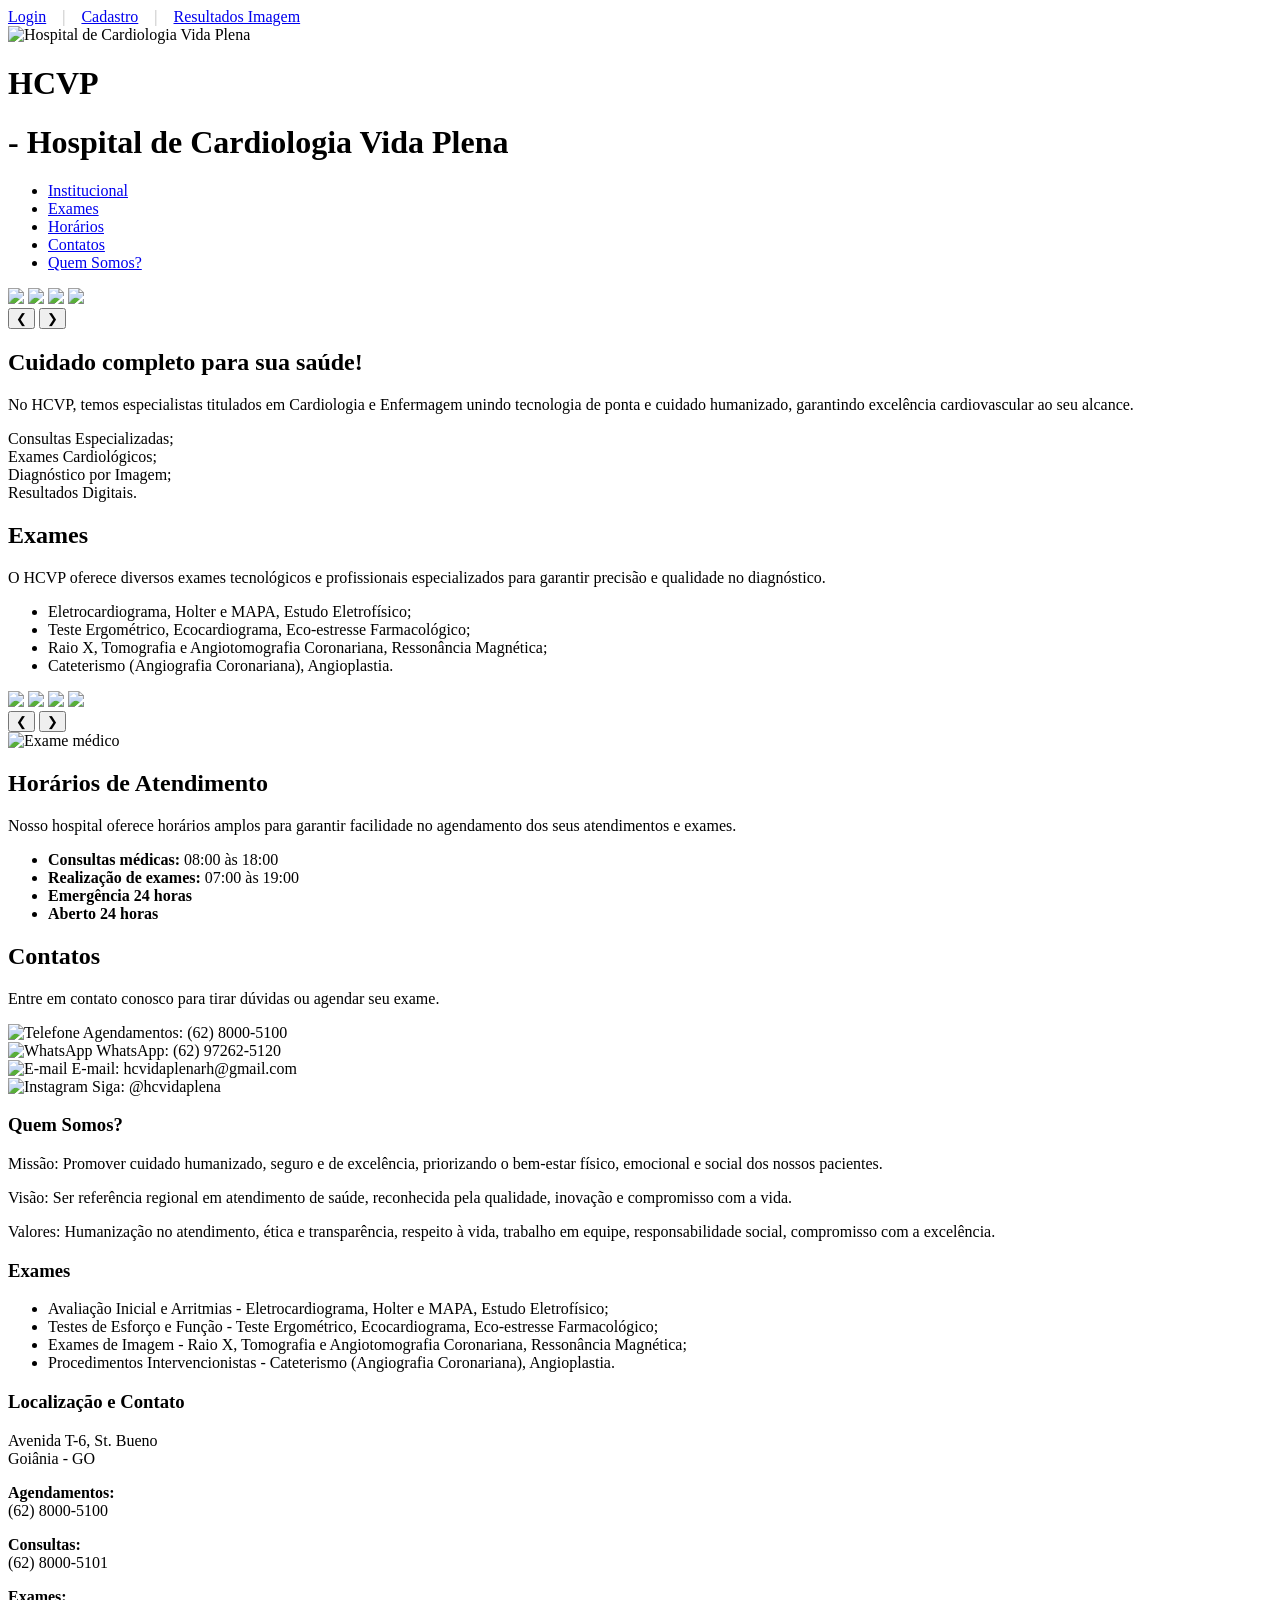
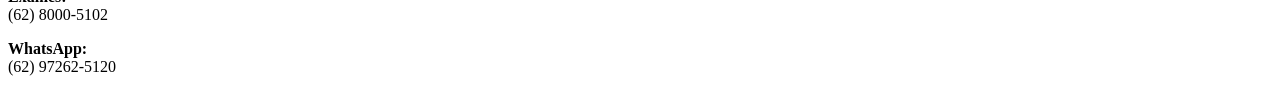
==== index.html @ 3a0f16aa "Add files via upload" ====
<!DOCTYPE html>
<html lang="pt-BR">
<head>
<meta charset="UTF-8">
<meta name="viewport" content="width=device-width, initial-scale=1">
<title>Hospital de Cardiologia Vida Plena</title>

<!-- Fonte Montserrat -->
<link href="https://fonts.googleapis.com/css2?family=Montserrat:wght@300;400;600;700&display=swap" rel="stylesheet">

<link rel="stylesheet" href="style.css">
<link rel="icon" type="image/png" href="img/favicon.ico">
 <link rel="stylesheet" href="login/login.css">
 <link rel="stylesheet" href="cadastro/cadastro.css">
</head>

<body>

<!-- Barra Superior -->
<div class="topbar">
    <div class="topbar-row topbar-row-1">
            <a href="#" id="abrirLogin">Login</a>
            <span style="margin: 0 12px; color: #bbb;">|</span>
            <a href="#" id="abrirCadastro">Cadastro</a>
            <span style="margin: 0 12px; color: #bbb;">|</span>
            <a href="#" id="abrirImagem">Resultados Imagem</a>
    </div>
    <!-- Modal Cadastro -->
    <div id="modalCadastro" class="modal-cadastro" style="display:none;">
        <div class="cadastro-box">
            <button id="fecharCadastro" class="fechar-cadastro" title="Fechar">&times;</button>
            <img src="img/logo.ivp.png" alt="Instituto Vida Plena" class="cadastro-logo">
            <h2>Cadastro</h2>
            <form id="cadastroForm">
                <div class="input-group">
                    <label for="cadastroNome">Nome</label>
                    <input type="text" id="cadastroNome" name="cadastroNome" required placeholder="Seu nome completo">
                </div>
                <div class="input-group">
                    <label for="cadastroEmail">E-mail</label>
                    <input type="email" id="cadastroEmail" name="cadastroEmail" required placeholder="seu@email.com">
                </div>
                <div class="input-group">
                    <label for="cadastroSenha">Senha</label>
                    <input type="password" id="cadastroSenha" name="cadastroSenha" required placeholder="Crie uma senha">
                </div>
                <button type="submit" class="cadastro-btn">Cadastrar</button>
            </form>
        </div>
    </div>
<!-- Modal de aviso para resultados -->
<div id="modalAviso" class="modal-login" style="display:none;">
    <div class="login-box">
        <button id="fecharAviso" class="fechar-login" title="Fechar">&times;</button>
        <img src="img/logo.ivp.png" alt="Instituto Vida Plena" class="login-logo">
        <h2>Atenção</h2>
        <p id="avisoMensagem" style="margin: 18px 0 0 0; color: #444; text-align: center; font-size: 1.08rem;">Você precisa estar logado para conferir seus resultados.</p>
    </div>
</div>
</div>

<!-- Modal Login -->
<div id="modalLogin" class="modal-login" style="display:none;">
    <div class="login-box">
        <button id="fecharLogin" class="fechar-login" title="Fechar">&times;</button>
        <img src="img/logo.ivp.png" alt="Instituto Vida Plena" class="login-logo">
        <h2>Login</h2>
        <form id="loginForm">
            <div class="input-group">
                <label for="usuario">E-mail</label>
                <input type="email" id="usuario" name="usuario" required placeholder="seu@email.com">
            </div>
            <div class="input-group">
                <label for="senha">Senha</label>
                <input type="password" id="senha" name="senha" required>
            </div>
            <button type="submit" class="login-btn">Entrar</button>
        </form>
        <div class="login-links">
            <a href="#" id="esqueceuSenha">Esqueceu a senha?</a> |
            <a href="#" id="abrirCadastroModal">Cadastrar</a>
        </div>
    </div>
</div>

<!-- Modal Esqueceu Senha -->
<div id="modalSenha" class="modal-login" style="display:none;">
    <div class="login-box">
        <button id="fecharSenha" class="fechar-login" title="Fechar">&times;</button>
        <img src="img/logo.ivp.png" alt="Instituto Vida Plena" class="login-logo">
        <h2>Recuperar Senha</h2>
        <form id="senhaForm">
            <div class="input-group">
                <label for="emailRecupera">E-mail</label>
                <input type="email" id="emailRecupera" name="emailRecupera" required>
            </div>
            <button type="submit" class="login-btn">Enviar</button>
        </form>
        <div class="login-links">
            <a href="#" id="voltarLogin">Voltar ao login</a>
        </div>
    </div>
</div>

<!-- Cabeçalho Principal -->
<header>

<div class="logo-area">
    <img src="img/logo.ivp.png" alt="Hospital de Cardiologia Vida Plena">
    <h1 class="logo-texto1">
        HC<span class="vp">VP</span>
    </h1>
    <h1 class="logo-texto2">
        - Hospital de Cardiologia <span class="vidaplena">Vida Plena</span>
    </h1>
</div>

<nav class="menu">
    <ul>
        <li><a href="#institucional">Institucional</a></li>
        <li><a href="#exames">Exames</a></li>
        <li><a href="#horarios">Horários</a></li>
        <li><a href="#contatos">Contatos</a></li>
        <li><a href="#quem-somos">Quem Somos?</a></li>
    </ul>
</nav>

</header>

<section id="institucional" class="institucional">

<div class="institucional-container institucional-hero animar">
    <div class="carousel institucional-carousel">
        <div class="slides">
            <img src="img/instituto.jpeg" class="slide active">
            <img src="img/recepcao.ivp.jpeg" class="slide">
            <img src="img/exames.ivp.jpeg" class="slide">
            <img src="img/consultorio.ivp.jpeg" class="slide">
        </div>
        <button class="prev">&#10094;</button>
        <button class="next">&#10095;</button>
        <div class="dots">
            <span class="dot active"></span>
            <span class="dot"></span>
            <span class="dot"></span>
            <span class="dot"></span>
        </div>
    </div>
    <div class="institucional-texto institucional-hero-texto">
        <h2 class="institucional-hero-titulo">Cuidado completo para sua saúde!</h2>
        <p class="institucional-hero-desc">No HCVP, temos especialistas titulados em Cardiologia e Enfermagem unindo tecnologia de ponta e cuidado humanizado, garantindo excelência cardiovascular ao seu alcance.
</p>
        <div class="institucional-hero-lista2">
            <div>Consultas Especializadas;<br>Exames Cardiológicos;</div>
        </div>

        <div class="institucional-hero-lista2">
            <div>Diagnóstico por Imagem;<br>Resultados Digitais.</div>
        </div>
    </div>
</div>

</section>

<section id="exames" class="exames">

<div class="exames-container animar animar">
    <div class="exames-texto">
        <h2>Exames</h2>
        <p>
        O HCVP oferece diversos exames tecnológicos e profissionais especializados para garantir precisão e qualidade no diagnóstico.
        </p>
        <ul class="lista-exames">
            <li>Eletrocardiograma, Holter e MAPA, Estudo Eletrofísico;</li>
            <li>Teste Ergométrico, Ecocardiograma, Eco-estresse Farmacológico;</li>
            <li>Raio X, Tomografia e Angiotomografia Coronariana, Ressonância Magnética;</li>
            <li>Cateterismo (Angiografia Coronariana), Angioplastia.</li>
        </ul>
    </div>
    <div class="carousel-exames">
        <div class="slides-exames">
            <img src="img/eletrocardio.ivp.jpeg" class="slide-exame active">
            <img src="img/ergo.ivp.jpeg" class="slide-exame">
            <img src="img/catete.ivp.jpeg" class="slide-exame">
            <img src="img/ressonancia.ivp.jpeg" class="slide-exame">
        </div>
        <button class="prev-exame">&#10094;</button>
        <button class="next-exame">&#10095;</button>
        <div class="dots-exames">
            <span class="dot-exame active"></span>
            <span class="dot-exame"></span>
            <span class="dot-exame"></span>
            <span class="dot-exame"></span>
        </div>
    </div>
</div>

</section>

<section id="horarios" class="horarios">

<div class="horarios-container animar">

<div class="horarios-imagem">
<img src="img/eletrocd.ivp.jpeg" alt="Exame médico">
</div>

<div class="horarios-info">

<h2>Horários de Atendimento</h2>

<p>
Nosso hospital oferece horários amplos para garantir facilidade no agendamento dos seus atendimentos e exames.
</p>

<ul class="lista-horarios">

<li>
<strong>Consultas médicas:</strong>  
08:00 às 18:00
</li>

<li>
<strong>Realização de exames:</strong>  
07:00 às 19:00
</li>

<li>
<strong>Emergência 24 horas</strong>  
</li>

<li>
<strong>Aberto 24 horas</strong>  
</li>

</ul>

</div>

</div>

</section>

<section id="contatos" class="contatos">

<div class="contatos-container animar">

<h2>Contatos</h2>

<p>Entre em contato conosco para tirar dúvidas ou agendar seu exame.</p>

<div class="contato-item">
    <img src="img/telefone.png" alt="Telefone" class="contato-icon" />
    <span>Agendamentos: (62) 8000-5100</span>
</div>

<div class="contato-item">
    <img src="img/whats.png" alt="WhatsApp" class="contato-icon" />
    <span>WhatsApp: (62) 97262-5120</span>
</div>

<div class="contato-item">
    <img src="img/email.png" alt="E-mail" class="contato-icon" />
    <span>E-mail: hcvidaplenarh@gmail.com</span>
</div>

<div class="contato-item">
    <img src="img/instagram.png" alt="Instagram" class="contato-icon" />
    <span>Siga: @hcvidaplena</span>
</div>

</div>

</section>

<section id="quem-somos" class="quem-somos">

<div class="quem-container animar">

<!-- COLUNA 1 -->

<div class="coluna">

<h3>Quem Somos?</h3>

<p>
Missão: Promover cuidado humanizado, seguro e de excelência, priorizando o bem-estar físico, emocional e social dos nossos pacientes.
</p>

<p>
Visão: Ser referência regional em atendimento de saúde, reconhecida pela qualidade, inovação e compromisso com a vida.
</p>

<p>
Valores: Humanização no atendimento, ética e transparência, respeito à vida, trabalho em equipe, responsabilidade social, compromisso com a excelência.
</p>

</div>

<!-- COLUNA 2 -->

<div class="coluna">

<h3>Exames</h3>

<ul>

<li>Avaliação Inicial e Arritmias - Eletrocardiograma, Holter e MAPA, Estudo Eletrofísico;</li>
<li>Testes de Esforço e Função - Teste Ergométrico, Ecocardiograma, Eco-estresse Farmacológico;</li>
<li>Exames de Imagem - Raio X, Tomografia e Angiotomografia Coronariana, Ressonância Magnética;</li>
<li>Procedimentos Intervencionistas - Cateterismo (Angiografia Coronariana), Angioplastia.</li>

</ul>

</div>

<!-- COLUNA 3 -->

<div class="coluna">

<h3>Localização e Contato</h3>

<p>
Avenida T-6, St. Bueno <br>
Goiânia - GO
</p>

<p>
<strong>Agendamentos:</strong><br>
(62) 8000-5100
</p>

<p>
<strong>Consultas:</strong><br>
(62) 8000-5101
</p>

<p>
<strong>Exames:</strong><br>
(62) 8000-5102
</p>

<p>
<strong>WhatsApp:</strong><br>
(62) 97262-5120
</p>

</div>

</div>

</section>

<script src="script.js"></script>
<script src="login/login.js"></script>
<script src="cadastro/cadastro.js"></script>

</body>
</html>
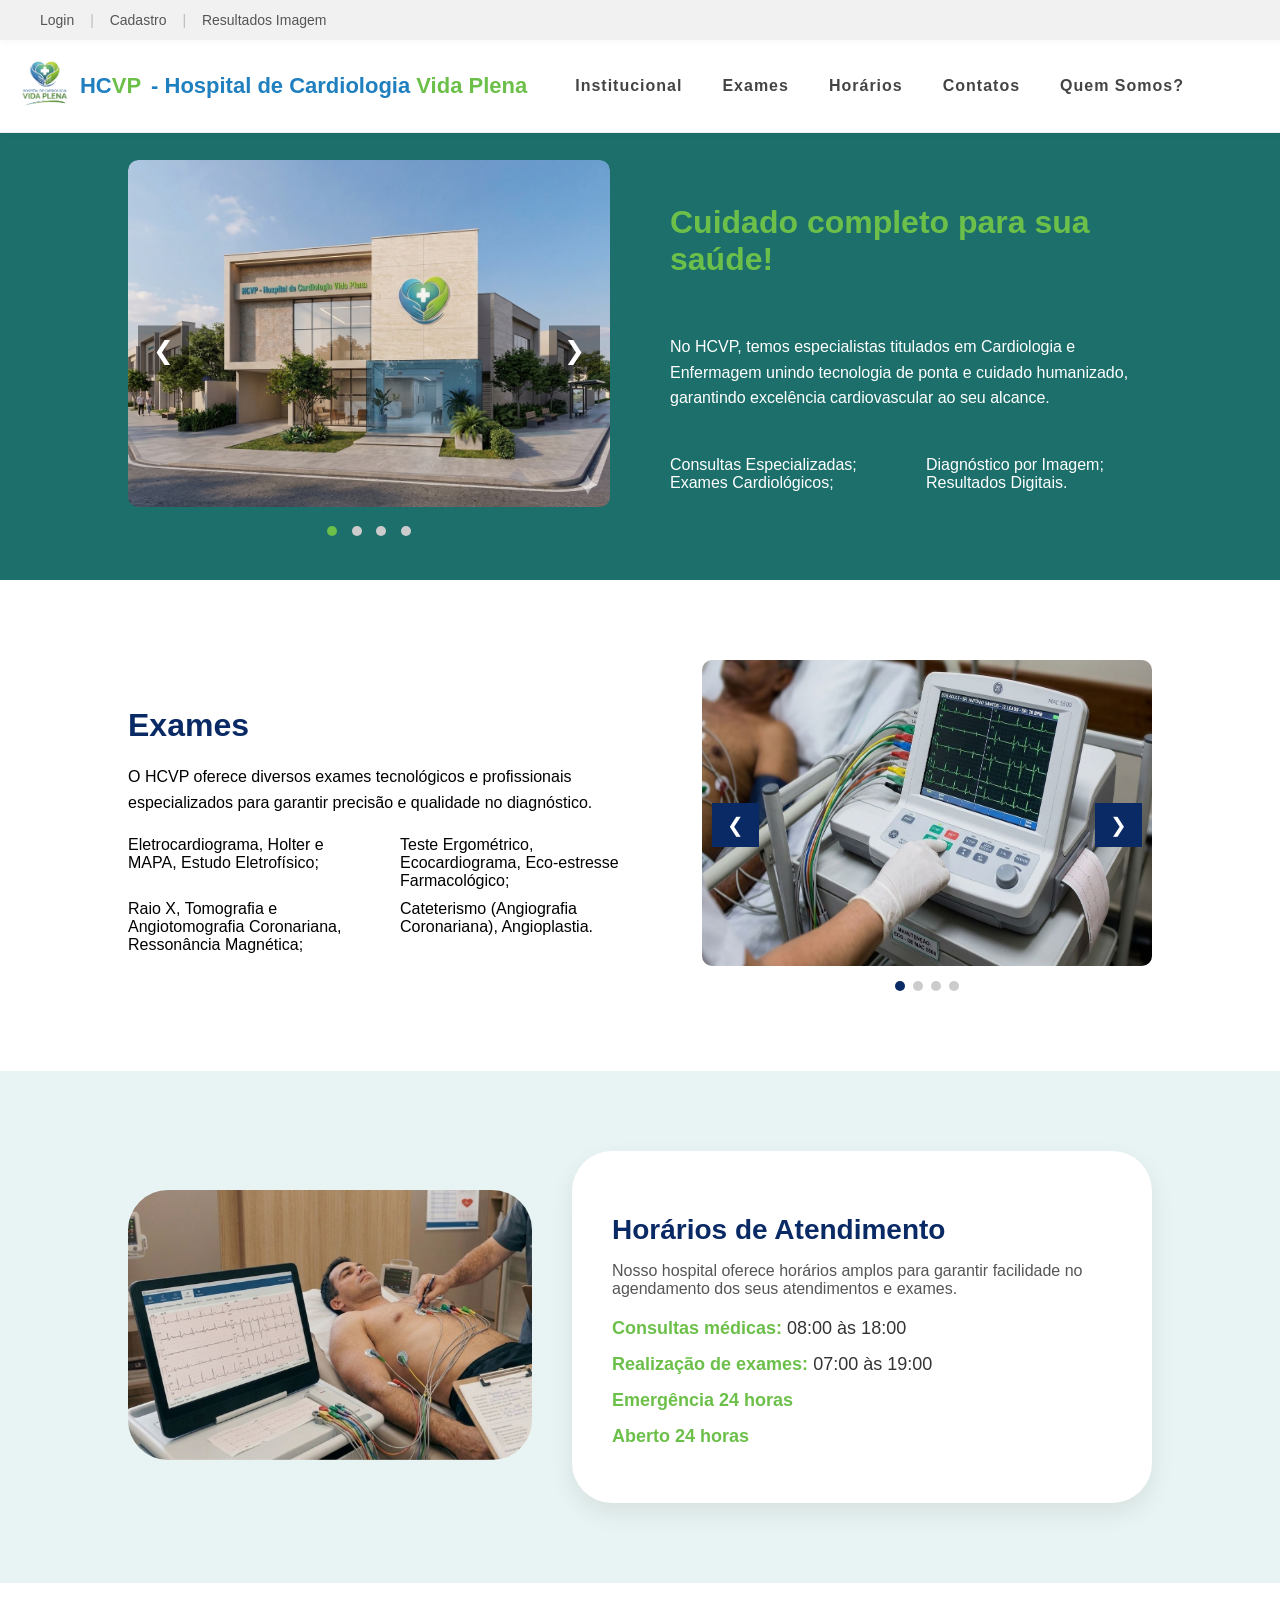
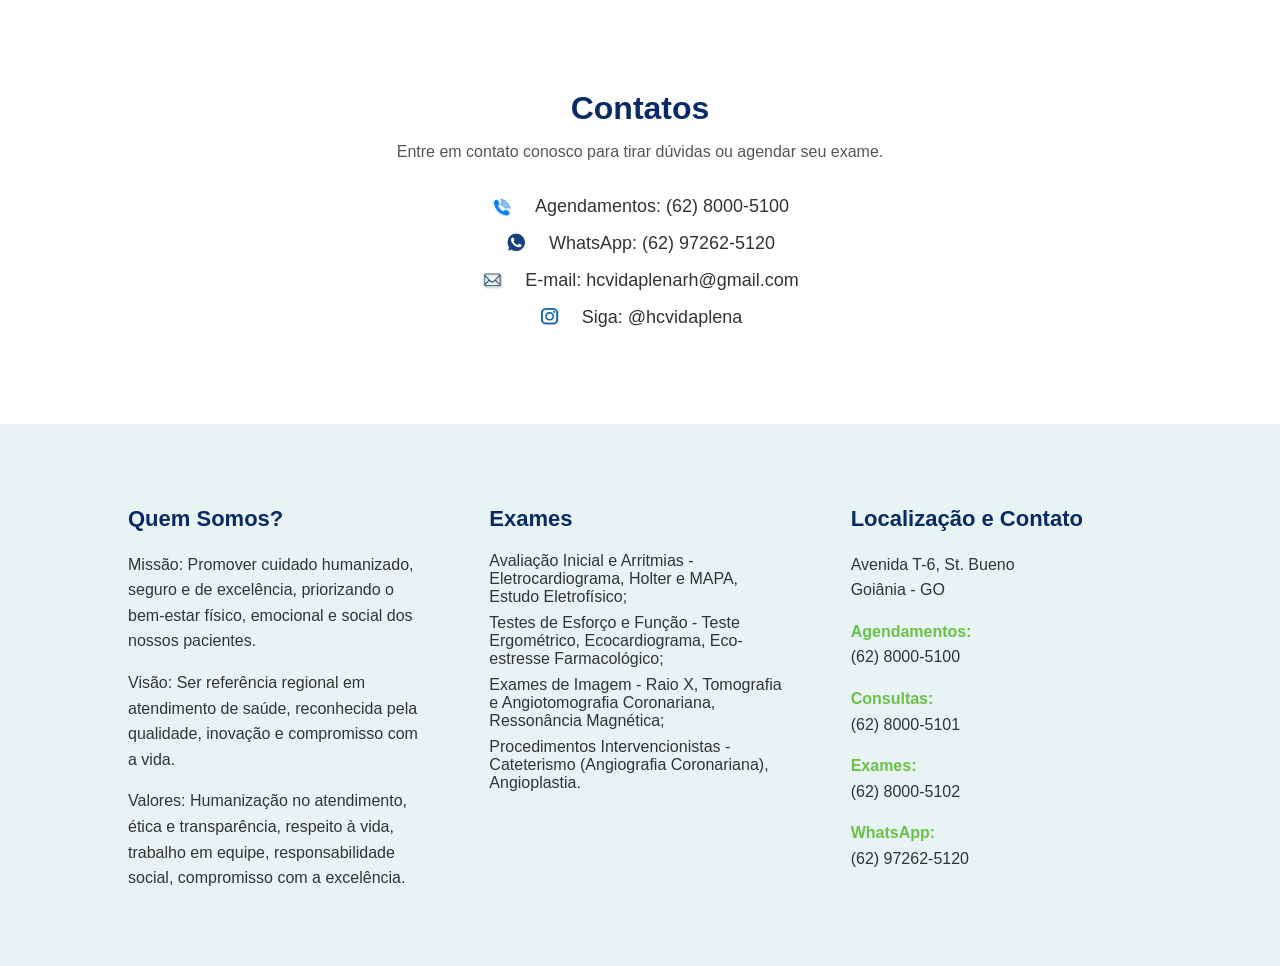
==== commit bdf37e07: "Update index.html" ====
--- a/index.html
+++ b/index.html
@@ -10,8 +10,8 @@
 
 <link rel="stylesheet" href="style.css">
 <link rel="icon" type="image/png" href="img/favicon.ico">
- <link rel="stylesheet" href="login/login.css">
- <link rel="stylesheet" href="cadastro/cadastro.css">
+ <link rel="stylesheet" href="login.css">
+ <link rel="stylesheet" href="cadastro.css">
 </head>
 
 <body>
@@ -356,4 +356,4 @@
 <script src="cadastro/cadastro.js"></script>
 
 </body>
-</html>+</html>
--- a/style.css
+++ b/style.css
@@ -0,0 +1,548 @@
+/* Ícones dos contatos */
+.contato-icon {
+    width: 22px;
+    height: 22px;
+    margin-right: 10px;
+    vertical-align: middle;
+}
+/* RESPONSIVIDADE */
+@media (max-width: 900px) {
+    header {
+        flex-direction: column;
+        align-items: flex-start;
+        padding: 12px 10px 12px 10px;
+    }
+    .logo-area {
+        margin-right: 0;
+        margin-bottom: 10px;
+    }
+    .menu ul {
+        gap: 18px;
+        flex-wrap: wrap;
+        padding: 0;
+    }
+    .exames-container {
+        flex-direction: column;
+        gap: 16px;
+    }
+    .carousel-exames {
+        width: 100% !important;
+        max-width: 100% !important;
+    }
+}
+    
+:root{
+    --azul:#1F7FBF;
+    --verde:#6CC04A;
+    --cinza-claro:#f4f4f4;
+    --cinza-texto:#444;
+}
+
+body{
+    margin:0;
+    font-family: 'Montserrat', sans-serif;
+}
+
+/* Barra Superior */
+.topbar{
+    background:#f1f1f1;
+    padding:0 0 0 40px;
+    height:40px;
+    display:flex;
+    align-items:center;
+    justify-content:flex-start;
+    gap:30px;
+    font-size:14px;
+    position: fixed;
+    top: 0;
+    left: 0;
+    width: 100%;
+    z-index: 1000;
+    box-shadow: 0 2px 6px rgba(0,0,0,0.03);
+}
+
+.topbar a{
+    text-decoration:none;
+    color:#555;
+    font-weight:500;
+}
+
+.topbar a:hover{
+    color:var(--azul);
+}
+
+/* Cabeçalho Principal */
+header{
+    display:flex;
+    align-items:center;
+    padding:16px 40px 16px 20px;
+    background:white;
+    border-bottom:1px solid #eee;
+    position: fixed;
+    top: 40px; /* altura da .topbar */
+    left: 0;
+    width: 100%;
+    z-index: 999;
+    box-shadow: 0 2px 6px rgba(0,0,0,0.03);
+}
+.logo-area {
+    margin-right: 48px;
+}
+/* Espaço para compensar elementos fixos */
+body {
+    padding-top: 100px; /* 40px topbar + 60px header (ajuste conforme necessário) */
+}
+
+.logo-area{
+    display:flex;
+    align-items:center;
+    gap:10px;
+}
+
+.logo-area img{
+    height:60px;
+}
+
+.logo-texto1{
+    font-size:22px;
+    font-weight:700;
+    color:#1F7FBF; 
+}
+
+.vp{
+    color:#6CC04A; 
+}
+
+.logo-texto2{
+    font-size:22px;
+    font-weight:700;
+    color:#1F7FBF; 
+}
+
+.vidaplena{
+    color:#6CC04A; 
+}
+
+/* Menu */
+.menu ul{
+    list-style:none;
+    display:flex;
+    gap:40px;
+    margin:0;
+    padding:0;
+}
+
+.menu a{
+    text-decoration:none;
+    color:var(--cinza-texto);
+    font-weight:600;
+    letter-spacing:1px;
+}
+
+.menu a:hover{
+    color:var(--verde);
+}
+
+/* SEÇÃO INSTITUCIONAL */
+
+.institucional{
+background:#1c6f6b;
+padding:160px 10% 40px 10%;
+}
+
+.institucional-container{
+display:flex;
+align-items:center;
+gap:60px;
+max-width:1200px;
+margin:auto;
+}
+
+/* TEXTO */
+
+.institucional-texto{
+flex:1;
+color:white;
+}
+
+.institucional-hero-texto {
+    display: flex;
+    flex-wrap: wrap;
+    gap: 20px 0;
+    margin-top: -30px;
+}
+
+.institucional-hero-titulo,
+.institucional-hero-desc {
+    width: 100%;
+}
+
+.institucional-hero-lista2 {
+    flex: 1;
+    display: inline-block;
+    width: calc(50% - 15px);
+    vertical-align: top;
+}
+
+.institucional-hero-lista2:first-of-type {
+    margin-right: 30px;
+}
+
+.institucional-texto h2{
+color:#6CC04A;
+font-size:32px;
+margin-bottom:20px;
+}
+
+.institucional-texto p{
+margin-bottom:25px;
+line-height:1.6;
+}
+
+/* LISTA EM DUAS COLUNAS */
+
+.lista-servicos{
+columns:2;
+list-style:none;
+padding:0;
+}
+
+.lista-servicos li{
+margin-bottom:12px;
+}
+
+/* CARROSSEL */
+
+.carousel{
+flex:1;
+max-width:520px;
+position:relative;
+overflow:hidden;
+border-radius:10px;
+}
+
+.slides{
+display:flex;
+transition:0.5s;
+}
+
+.slide{
+min-width:100%;
+border-radius:10px;
+}
+
+/* BOTÕES */
+
+.carousel button{
+position:absolute;
+top:50%;
+transform:translateY(-50%);
+background:rgba(0,0,0,0.4);
+border:none;
+color:white;
+font-size:25px;
+padding:10px 15px;
+cursor:pointer;
+}
+
+.prev{
+left:10px;
+}
+
+.next{
+right:10px;
+}
+
+/* BOLINHAS */
+
+.dots{
+text-align:center;
+margin-top:15px;
+}
+
+.dot{
+height:10px;
+width:10px;
+margin:0 5px;
+background:#ccc;
+border-radius:50%;
+display:inline-block;
+cursor:pointer;
+}
+
+.dot.active{
+background:#6CC04A;
+}
+
+/* ANIMAÇÃO AO APARECER */
+
+.animar{
+opacity:0;
+transform:translateY(40px);
+transition:all 0.8s ease;
+}
+
+.animar.ativo{
+opacity:1;
+transform:translateY(0);
+}
+
+/* SEÇÃO EXAMES */
+
+.exames{
+background:white;
+padding:80px 10%;
+}
+
+.exames-container{
+display:flex;
+align-items:center;
+gap:60px;
+}
+
+/* TEXTO */
+
+.exames-texto{
+flex:1;
+}
+
+.exames-texto h2{
+color:#0a2a66;
+margin-bottom:20px;
+font-size:32px;
+}
+
+.exames-texto p{
+margin-bottom:20px;
+line-height:1.6;
+}
+
+.lista-exames{
+list-style:none;
+padding:0;
+
+display:grid;
+grid-template-columns:1fr 1fr;
+gap:10px 30px;
+}
+
+.lista-exames li{
+font-size:16px;
+}
+
+/* CARROSSEL */
+
+.carousel-exames{
+flex:1;
+position:relative;
+max-width:450px;
+overflow:hidden;
+}
+
+.slides-exames{
+display:flex;
+transition:0.5s;
+}
+
+.slide-exame{
+min-width:100%;
+}
+
+.carousel-exames button{
+position:absolute;
+top:50%;
+transform:translateY(-50%);
+background:#0a2a66;
+color:white;
+border:none;
+padding:10px 15px;
+cursor:pointer;
+font-size:20px;
+}
+
+.prev-exame{
+left:10px;
+}
+
+.next-exame{
+right:10px;
+}
+
+.slide-exame{
+min-width:100%;
+width:100%;
+border-radius:10px;
+}
+
+/* BOLINHAS DO CARROSSEL */
+
+.dots-exames{
+display:flex;
+justify-content:center;
+margin-top:15px;
+gap:8px;
+}
+
+.dot-exame{
+height:10px;
+width:10px;
+background:#ccc;
+border-radius:50%;
+cursor:pointer;
+transition:0.3s;
+}
+
+.dot-exame.active{
+background:#0a2a66;
+}
+
+/* ANIMAÇÃO */
+
+.animar{
+opacity:0;
+transform:translateY(40px);
+transition:0.8s;
+}
+
+.animar.ativo{
+opacity:1;
+transform:translateY(0);
+}
+
+/* HORÁRIOS */
+
+.horarios{
+background:#e8f4f3;
+padding:80px 10%;
+}
+
+.horarios-container{
+display:flex;
+align-items:center;
+gap:40px;
+}
+
+.horarios-imagem img{
+width:100%;
+max-width:500px;
+border-radius:40px;
+}
+
+.horarios-info{
+background:white;
+padding:40px;
+border-radius:40px;
+box-shadow:0 10px 25px rgba(0,0,0,0.08);
+max-width:500px;
+}
+
+.horarios-info h2{
+color:#0a2a66;
+font-size:28px;
+margin-bottom:15px;
+}
+
+.horarios-info p{
+color:#555;
+margin-bottom:20px;
+}
+
+.lista-horarios{
+list-style:none;
+padding:0;
+}
+
+.lista-horarios li{
+font-size:18px;
+margin-bottom:15px;
+color:#333;
+}
+
+.lista-horarios strong{
+color:#6CC04A;;
+}
+
+/* SEÇÃO CONTATOS */
+
+.contatos{
+background:white;
+padding:80px 10%;
+text-align:center;
+}
+
+.contatos-container{
+max-width:600px;
+margin:0 auto;
+}
+
+.contatos h2{
+color:#0a2a66;
+font-size:32px;
+margin-bottom:15px;
+}
+
+.contatos p{
+color:#555;
+margin-bottom:35px;
+}
+
+/* ITENS DE CONTATO */
+
+.contato-item{
+display:flex;
+align-items:center;
+justify-content:center;
+gap:12px;
+margin-bottom:15px;
+font-size:18px;
+color:#333;
+}
+
+.contato-item i{
+color:#0a2a66;
+font-size:20px;
+}
+
+/* SEÇÃO QUEM SOMOS / RODAPÉ */
+
+.quem-somos{
+background:#e8f4f3;
+padding:60px 10%;
+}
+
+.quem-container{
+display:flex;
+gap:60px;
+flex-wrap:wrap;
+}
+
+.coluna{
+flex:1;
+min-width:250px;
+}
+
+.coluna h3{
+color:#0a2a66;
+margin-bottom:20px;
+font-size:22px;
+}
+
+.coluna p{
+color:#333;
+line-height:1.6;
+margin-bottom:15px;
+}
+
+.coluna ul{
+list-style:none;
+padding:0;
+}
+
+.quem-somos strong{
+color:#6CC04A;
+}
+
+.coluna ul li{
+margin-bottom:8px;
+color:#333;
+}
--- a/login.css
+++ b/login.css
@@ -0,0 +1,148 @@
+/* Modal Login */
+.modal-login {
+  position: fixed;
+  z-index: 2000;
+  left: 0;
+  top: 0;
+  width: 100vw;
+  height: 100vh;
+  background: none;
+  display: flex;
+  align-items: center;
+  justify-content: center;
+  opacity: 0;
+  pointer-events: none;
+  transition: opacity 0.35s cubic-bezier(.4,0,.2,1);
+}
+.modal-login.mostrar {
+  opacity: 1;
+  pointer-events: auto;
+}
+
+.login-box {
+  position: relative;
+}
+.fechar-login {
+  position: absolute;
+  top: 10px;
+  right: 16px;
+  background: none;
+  border: none;
+  font-size: 2rem;
+  color: #aaa;
+  cursor: pointer;
+  transition: color 0.2s;
+  z-index: 10;
+}
+.fechar-login:hover {
+  color: #1F7FBF;
+}
+body {
+  margin: 0;
+  padding: 0;
+  font-family: 'Montserrat', sans-serif;
+  background: var(--cinza-claro, #f4f4f4);
+}
+
+.login-container {
+  min-height: 100vh;
+  display: flex;
+  align-items: center;
+  justify-content: center;
+  background: var(--cinza-claro, #f4f4f4);
+}
+
+.login-box {
+  background: #fff;
+  padding: 36px 32px 28px 32px;
+  border-radius: 12px;
+  box-shadow: 0 4px 24px rgba(31,127,191,0.08);
+  display: flex;
+  flex-direction: column;
+  align-items: center;
+  min-width: 320px;
+  max-width: 90vw;
+}
+
+.login-logo {
+  width: 80px;
+  margin-bottom: 12px;
+}
+
+.login-box h2 {
+  color: #1F7FBF;
+  margin-bottom: 18px;
+  font-weight: 700;
+  font-size: 1.5rem;
+}
+
+.input-group {
+  width: 100%;
+  margin-bottom: 16px;
+  display: flex;
+  flex-direction: column;
+}
+
+.input-group label {
+  font-size: 0.95rem;
+  color: #444;
+  margin-bottom: 4px;
+}
+
+.input-group input {
+  padding: 8px 10px;
+  border: 1px solid #ddd;
+  border-radius: 6px;
+  font-size: 1rem;
+  outline: none;
+  transition: border 0.2s;
+}
+
+.input-group input:focus {
+  border: 1.5px solid #1F7FBF;
+}
+
+.login-btn {
+  width: 100%;
+  padding: 10px 0;
+  background: #1F7FBF;
+  color: #fff;
+  border: none;
+  border-radius: 6px;
+  font-size: 1.1rem;
+  font-weight: 600;
+  cursor: pointer;
+  margin-top: 8px;
+  transition: background 0.2s;
+}
+
+.login-btn:hover {
+  background: #155a8c;
+}
+
+.login-links {
+  margin-top: 16px;
+  font-size: 0.95rem;
+  color: #444;
+  text-align: center;
+}
+
+.login-links a {
+  color: #1F7FBF;
+  text-decoration: none;
+  margin: 0 2px;
+}
+
+.login-links a:hover {
+  text-decoration: underline;
+}
+
+@media (max-width: 500px) {
+  .login-box {
+    min-width: 90vw;
+    padding: 18px 4vw 18px 4vw;
+  }
+  .login-logo {
+    width: 60px;
+  }
+}
--- a/cadastro.css
+++ b/cadastro.css
@@ -0,0 +1,103 @@
+.modal-cadastro {
+  position: fixed;
+  z-index: 2000;
+  left: 0;
+  top: 0;
+  width: 100vw;
+  height: 100vh;
+  background: none;
+  display: flex;
+  align-items: center;
+  justify-content: center;
+  opacity: 0;
+  pointer-events: none;
+  transition: opacity 0.35s cubic-bezier(.4,0,.2,1);
+}
+.modal-cadastro.mostrar {
+  opacity: 1;
+  pointer-events: auto;
+}
+.cadastro-box {
+  background: #fff;
+  padding: 36px 32px 28px 32px;
+  border-radius: 12px;
+  box-shadow: 0 4px 24px rgba(31,127,191,0.08);
+  display: flex;
+  flex-direction: column;
+  align-items: center;
+  min-width: 320px;
+  max-width: 90vw;
+  position: relative;
+}
+.cadastro-logo {
+  width: 80px;
+  margin-bottom: 12px;
+}
+.cadastro-box h2 {
+  color: #1F7FBF;
+  margin-bottom: 18px;
+  font-weight: 700;
+  font-size: 1.5rem;
+}
+.input-group {
+  width: 100%;
+  margin-bottom: 16px;
+  display: flex;
+  flex-direction: column;
+}
+.input-group label {
+  font-size: 0.95rem;
+  color: #444;
+  margin-bottom: 4px;
+}
+.input-group input {
+  padding: 8px 10px;
+  border: 1px solid #ddd;
+  border-radius: 6px;
+  font-size: 1rem;
+  outline: none;
+  transition: border 0.2s;
+}
+.input-group input:focus {
+  border: 1.5px solid #1F7FBF;
+}
+.cadastro-btn {
+  width: 100%;
+  padding: 10px 0;
+  background: #1F7FBF;
+  color: #fff;
+  border: none;
+  border-radius: 6px;
+  font-size: 1.1rem;
+  font-weight: 600;
+  cursor: pointer;
+  margin-top: 8px;
+  transition: background 0.2s;
+}
+.cadastro-btn:hover {
+  background: #155a8c;
+}
+.fechar-cadastro {
+  position: absolute;
+  top: 10px;
+  right: 16px;
+  background: none;
+  border: none;
+  font-size: 2rem;
+  color: #aaa;
+  cursor: pointer;
+  transition: color 0.2s;
+  z-index: 10;
+}
+.fechar-cadastro:hover {
+  color: #1F7FBF;
+}
+@media (max-width: 500px) {
+  .cadastro-box {
+    min-width: 90vw;
+    padding: 18px 4vw 18px 4vw;
+  }
+  .cadastro-logo {
+    width: 60px;
+  }
+}
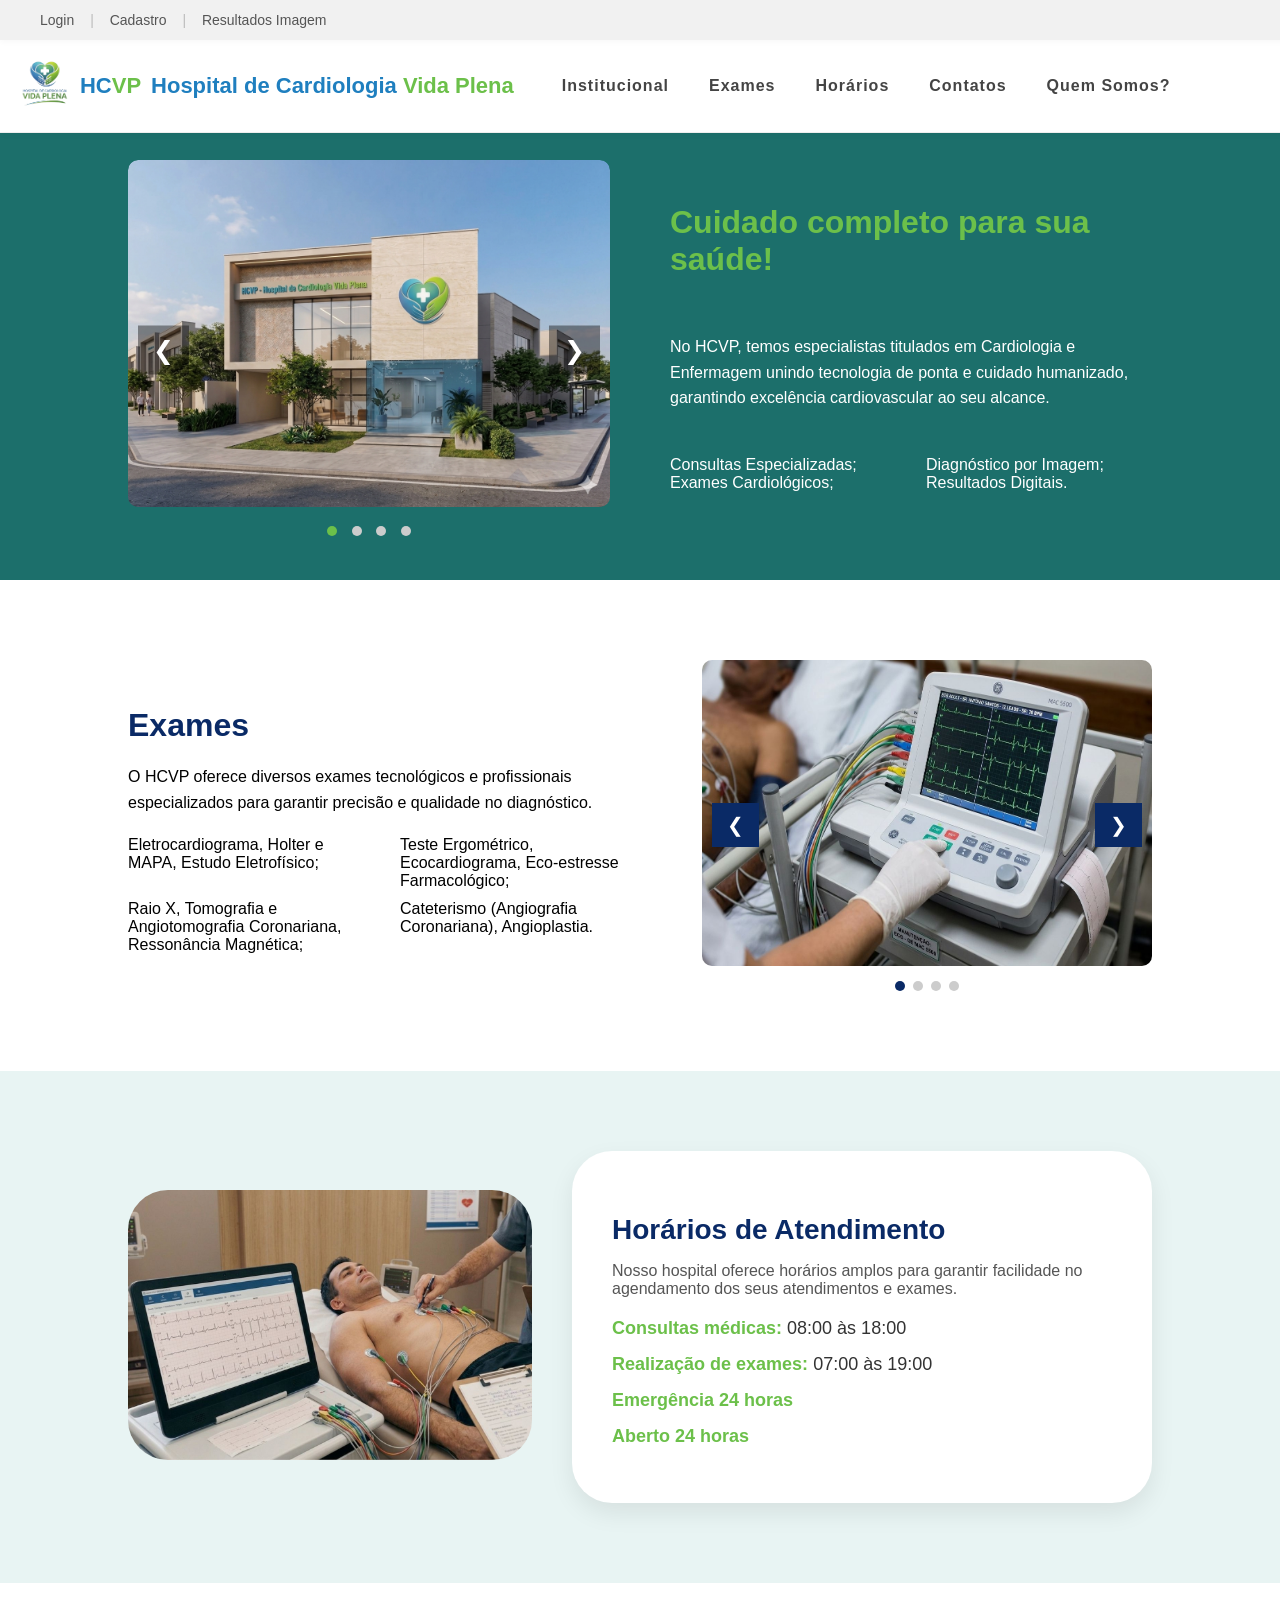
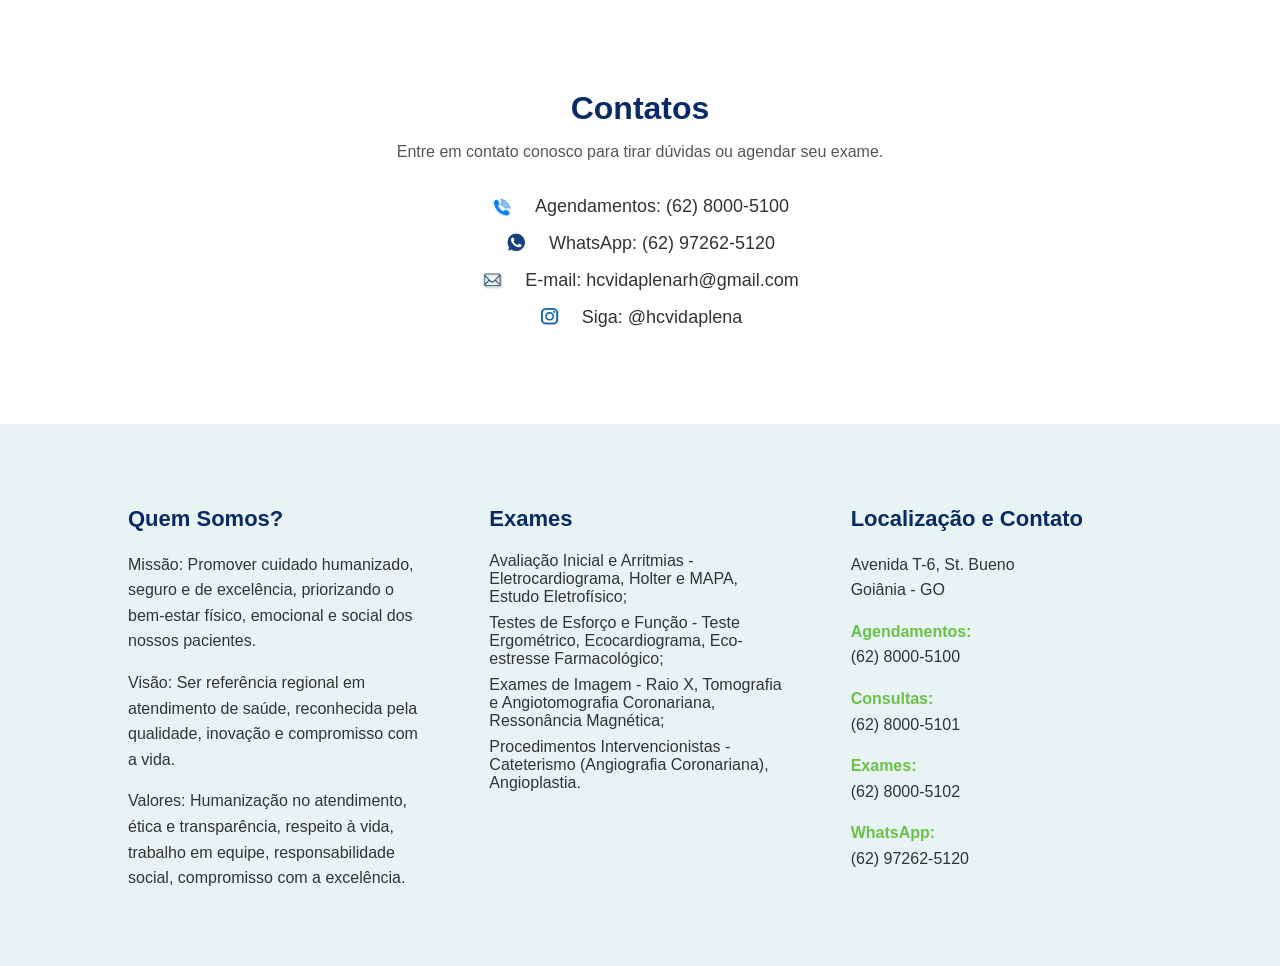
==== commit 05c01caf: "Update index.html" ====
--- a/index.html
+++ b/index.html
@@ -111,7 +111,7 @@
         HC<span class="vp">VP</span>
     </h1>
     <h1 class="logo-texto2">
-        - Hospital de Cardiologia <span class="vidaplena">Vida Plena</span>
+        Hospital de Cardiologia <span class="vidaplena">Vida Plena</span>
     </h1>
 </div>
 
--- a/style.css
+++ b/style.css
@@ -5,15 +5,15 @@
     margin-right: 10px;
     vertical-align: middle;
 }
-/* RESPONSIVIDADE */
+
 @media (max-width: 900px) {
+    /* HEADER */
     header {
         flex-direction: column;
         align-items: flex-start;
-        padding: 12px 10px 12px 10px;
+        padding: 12px 10px;
     }
     .logo-area {
-        margin-right: 0;
         margin-bottom: 10px;
     }
     .menu ul {
@@ -21,13 +21,29 @@
         flex-wrap: wrap;
         padding: 0;
     }
+    /* INSTITUCIONAL (CORREÇÃO PRINCIPAL) */
+    .institucional-container {
+        flex-direction: column;
+        gap: 30px;
+    }
+    .carousel {
+        max-width: 100%;
+        width: 100%;
+    }
+    .institucional-texto {
+        text-align: center;
+    }
+    .lista-servicos {
+        columns: 1;
+    }
+    /* EXAMES */
     .exames-container {
         flex-direction: column;
-        gap: 16px;
+        gap: 20px;
     }
     .carousel-exames {
-        width: 100% !important;
-        max-width: 100% !important;
+        max-width: 100%;
+        width: 100%;
     }
 }
     
@@ -545,4 +561,4 @@
 .coluna ul li{
 margin-bottom:8px;
 color:#333;
-}+}
